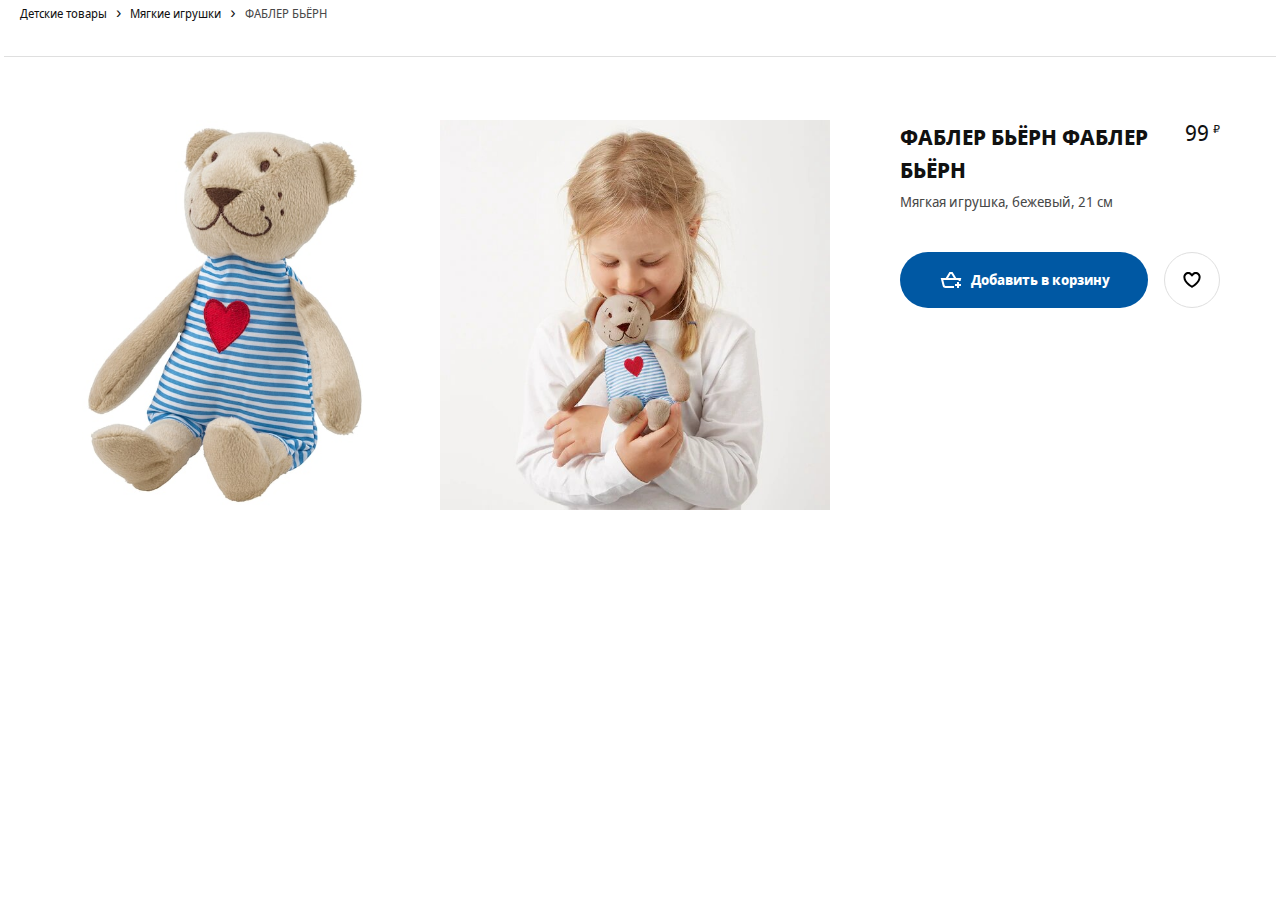
==== card.html @ c75ea736 "start project, add html markup, database, fonts, images, styles" ====
<!DOCTYPE html>
<html lang="en">
<head>
	<meta charset="UTF-8">
	<meta name="viewport" content="width=device-width, user-scalable=no, initial-scale=1.0, maximum-scale=1.0, minimum-scale=1.0">
	<meta http-equiv="X-UA-Compatible" content="ie=edge">
	<link rel="apple-touch-icon" sizes="180x180" href="favicon/apple-touch-icon.png">
	<link rel="icon" type="image/png" sizes="32x32" href="favicon/favicon-32x32.png">
	<link rel="icon" type="image/png" sizes="16x16" href="favicon/favicon-16x16.png">
	<link rel="mask-icon" href="favicon/safari-pinned-tab.svg" color="#0058ab">
	<meta name="msapplication-TileColor" content="#0058ab">
	<meta name="theme-color" content="#0058ab">
	<title>Детские игрушки - IKEA</title>
	<link rel="stylesheet" href="styles/styles.css">
</head>
<body>
<main>
	<div class="container">
		<div class="breadcrumb">
			<nav role="navigation" aria-label="Breadcrumb" class="breadcrumb__nav">
				<ul class="breadcrumb__list">

					<li class="breadcrumb__list-item">
						<a href="goods.html?cat=Детские товары" class="breadcrumb__link"><span>Детские товары</span></a>
					</li>

					<li class="breadcrumb__list-item">
						<a href="goods.html?cat=Мягкие игрушки" class="breadcrumb__link"><span>Мягкие игрушки</span></a>
					</li>

					<li class="breadcrumb__list-item">
						<a href="#" class="breadcrumb__link"><span>ФАБЛЕР БЬЁРН</span></a>
					</li>

				</ul>
			</nav>
		</div>

		<div class="good wrapper">
			<div class="good-images">
				<div class="good-image__item">
					<img src="image/fabler-byorn-myagkaya-igrushka-bezhevyy__0710165_PE727396_S5.jpg" alt="">
				</div>
				<div class="good-image__item">
					<img src="image/fabler-byorn-myagkaya-igrushka-bezhevyy__0876865_PE611124_S5.jpg" alt="">
				</div>
			</div>
			<div class="good-item"> <!-- not-in-stock - нет в наличии-->
				<p class="good-item__new">Новинка</p>

				<div class="good-item__section">
					<div>
						<h2 class="good-item__header">ФАБЛЕР БЬЁРН ФАБЛЕР БЬЁРН</h2>
						<p class="good-item__description">Мягкая игрушка, бежевый, 21 см</p>

					</div>
					<p class="good-item__price">
						<span class="good-item__empty">Нет в наличии</span>
						<span class="good-item__price-value">99</span>
						<span class="good-item__currency">₽</span>
					</p>

				</div>
				<div class="good-item__buttons">
					<button type="button" class="btn btn-good" data-idd="idd001">
						<svg focusable="false" viewBox="0 0 24 24" class="btn-good-svg" aria-hidden="true">
							<path fill-rule="evenodd" clip-rule="evenodd" d="M10.4372 4H10.9993H12.0003H12.9996H13.5616L13.8538 4.48014L17.2112 9.99713H21H22.2806L21.9702 11.2396L21.5303 13H19.4688L19.7194 11.9971H4.28079L5.59143 17.2397C5.70272 17.6848 6.1027 17.9971 6.56157 17.9971H15V19.9971H6.56157C5.18496 19.9971 3.98502 19.0602 3.65114 17.7247L2.02987 11.2397L1.71924 9.99713H3.00002H6.78793L10.145 4.48017L10.4372 4ZM12.4375 6L14.87 9.99713H9.12911L11.5614 6H12.0003H12.4375ZM17.9961 16V14H19.9961V16H21.9961V18H19.9961V20H17.9961V18H15.9961V16H17.9961Z"></path>
						</svg>

						<span class="btn-good__label">Добавить в корзину</span>
					</button>
					<button type="button" class="btn btn-add-wishlist" data-idd="idd001">
						<svg focusable="false" viewBox="0 0 24 24" class="btn-add-wishlist__svg" aria-hidden="true">
							<path fill-rule="evenodd" clip-rule="evenodd" d="M12.336 5.52055C14.2336 3.62376 17.3096 3.62401 19.2069 5.52129C20.2067 6.52115 20.6796 7.85005 20.6259 9.15761C20.6151 12.2138 18.4184 14.8654 16.4892 16.6366C15.4926 17.5517 14.5004 18.2923 13.7593 18.8036C13.3879 19.0598 13.0771 19.2601 12.8574 19.3973C12.7475 19.466 12.6601 19.519 12.5992 19.5555C12.5687 19.5737 12.5448 19.5879 12.5279 19.5978L12.5079 19.6094L12.502 19.6129L12.5001 19.614C12.5001 19.614 12.4989 19.6147 11.9999 18.748C11.501 19.6147 11.5005 19.6144 11.5005 19.6144L11.4979 19.6129L11.4919 19.6094L11.472 19.5978C11.4551 19.5879 11.4312 19.5737 11.4007 19.5555C11.3397 19.519 11.2524 19.466 11.1425 19.3973C10.9227 19.2601 10.612 19.0598 10.2405 18.8036C9.49947 18.2923 8.50726 17.5517 7.51063 16.6366C5.58146 14.8654 3.38477 12.2139 3.37399 9.15765C3.32024 7.85008 3.79314 6.52117 4.79301 5.52129C6.69054 3.62376 9.76704 3.62376 11.6646 5.52129L11.9993 5.856L12.3353 5.52129L12.336 5.52055ZM11.9999 18.748L11.5005 19.6144L11.9999 19.9019L12.4989 19.6147L11.9999 18.748ZM11.9999 17.573C12.1727 17.462 12.384 17.3226 12.6236 17.1573C13.3125 16.6821 14.2267 15.9988 15.1366 15.1634C17.0157 13.4381 18.6259 11.2919 18.6259 9.13506V9.11213L18.627 9.08922C18.6626 8.31221 18.3844 7.52727 17.7926 6.9355C16.6762 5.81903 14.866 5.81902 13.7495 6.9355L13.7481 6.93689L11.9965 8.68166L10.2504 6.9355C9.13387 5.81903 7.3237 5.81903 6.20722 6.9355C5.61546 7.52727 5.33724 8.31221 5.3729 9.08922L5.37395 9.11213V9.13507C5.37395 11.2919 6.98418 13.4381 8.86325 15.1634C9.77312 15.9988 10.6874 16.6821 11.3762 17.1573C11.6159 17.3226 11.8271 17.462 11.9999 17.573Z"></path>
						</svg>
					</button>
				</div>

			</div>
		</div>


	</div>
</main>
</body>
</html>
---- styles/styles.css ----
/*
* Prefixed by https://autoprefixer.github.io
* PostCSS: v7.0.29,
* Autoprefixer: v9.7.6
* Browsers: last 4 version
*/

@font-face {
	font-family: 'Noto Sans';
	src: local('Noto Sans Display Regular'), local('NotoSansDisplay-Regular'), url('../fonts/Notosansdisplayregular.woff2') format('woff2'), url('../fonts/Notosansdisplayregular.woff') format('woff');
	font-weight: 400;
	font-style: normal;
}

@font-face {
	font-family: 'Noto Sans';
	src: local('Noto Sans Display Italic'), local('NotoSansDisplay-Italic'), url('../fonts/Notosansdisplayitalic.woff2') format('woff2'), url('../fonts/Notosansdisplayitalic.woff') format('woff');
	font-weight: 400;
	font-style: italic;
}

@font-face {
	font-family: 'Noto Sans';
	src: local('Noto Sans Display Bold'), local('NotoSansDisplay-Bold'), url('../fonts/Notosansdisplaybold.woff2') format('woff2'), url('../fonts/Notosansdisplaybold.woff') format('woff');
	font-weight: 700;
	font-style: normal;
}

@font-face {
	font-family: 'Noto Sans';
	src: local('Noto Sans Display Bold Italic'), local('NotoSansDisplay-BoldItalic'), url('../fonts/Notosansdisplaybolditalic.woff2') format('woff2'), url('../fonts/Notosansdisplaybolditalic.woff') format('woff');
	font-weight: 700;
	font-style: italic;
}

html {
	-webkit-box-sizing: border-box;
	box-sizing: border-box;
}

*,
*::before,
*::after {
	-webkit-box-sizing: inherit;
	box-sizing: inherit;
}

body {
	min-width: 320px;
	margin: 0;

	background-color: #fff; /*под проект*/
	font-family: Noto Sans, Arial, sans-serif; /*в "" свой шрифт под проект*/

	font-size: 16px;
	color: #111;
	line-height: 1.5;
	-webkit-font-smoothing: subpixel-antialiased;
}

button, input {
	font: inherit;
}

button {
	cursor: pointer;
}

img {
	max-width: 100%;
	width: 100%;
	height: auto;
}

a {
	text-decoration: none;
	color: inherit;
}

ul {
	list-style: none;
	padding: 0;
	margin: 0;
}

h1, h2, h3, p {
	padding: 0;
	margin: 0;
}

/* container */

.container {
	max-width: 100rem;
	margin: 0 auto;
	padding: 0 1.25rem;
}

.visually-hidden {
	position: absolute !important;
	clip: rect(1px 1px 1px 1px);
	clip: rect(1px, 1px, 1px, 1px);
	padding: 0 !important;
	border: 0 !important;
	height: 1px !important;
	width: 1px !important;
	overflow: hidden;
}

/* при работе с float */

.clearfix::after {
	content: "";
	display: table;
	clear: both;
}

header {
	margin-bottom: 3.75rem;
}

.header {
	display: -ms-grid;
	display: grid;
	grid-gap: 1.25rem;
	-ms-grid-columns: 2fr 1.25rem 2fr 1.25rem 16fr 1.25rem 1fr 1.25rem 1fr;
	grid-template-columns: 2fr 2fr 16fr 1fr 1fr;
	-webkit-box-align: center;
	-ms-flex-align: center;
	align-items: center;
	padding: 1.75rem 0;
}

footer {
	background-color: #f5f5f5;
	margin-top: 3.75rem;
	padding: 3.75rem 0 0 0;
}

.footer {
	display: -ms-grid;
	display: grid;
	-ms-grid-columns: 1fr 1fr 1fr;
	grid-template-columns: 1fr 1fr 1fr;
}

.main-header {
	margin-bottom: 1.875rem
}

.btn {
	background-color: transparent;
	outline: transparent;
	border-radius: 50%;
	width: 40px;
	height: 40px;
	display: -webkit-box;
	display: -ms-flexbox;
	display: flex;
	-webkit-box-align: center;
	-ms-flex-align: center;
	align-items: center;
	-webkit-box-pack: center;
	-ms-flex-pack: center;
	justify-content: center;
	border: 1px solid transparent;
}

.btn:hover {
	background-color: #f5f5f5;
	color: #111;
}

.svg-icon {
	fill: currentColor;
}

.logo {
	text-align: center;
	width: 75px;
	height: 30px;

}

.search {
	position: relative;
	-webkit-box-flex: 1;
	-ms-flex-positive: 1;
	flex-grow: 1;
	height: 50px;
	margin: 0 40px;
}

.search-input {
	-webkit-appearance: none;
	-moz-appearance: none;
	appearance: none;
	background-color: #f5f5f5;
	display: block;
	appearance: none;
	width: 100%;
	height: 100%;
	padding: .5rem 3.5rem;
	margin: 0 auto;
	line-height: 1.5;
	border: 0;
	border-radius: 50em;
	outline: 0;
	-webkit-box-shadow: none;
	box-shadow: none;
	-webkit-transition: background .2s;
	-o-transition: background .2s;
	transition: background .2s;
}

.search-btn {
	position: absolute;
	top: 0.9rem;
	right: 0.9rem;
	background-image: url("data:image/svg+xml;charset=utf-8,%3Csvg width='16' height='17' fill='%23484848' xmlns='http://www.w3.org/2000/svg'%3E%3Cpath fill-rule='evenodd' clip-rule='evenodd' d='M6.5 11a4.5 4.5 0 110-9 4.5 4.5 0 010 9zm4.968-.307a6.5 6.5 0 10-1.514 1.315l3.996 3.996 1.414-1.414-3.896-3.897z'/%3E%3C/svg%3E");
	background-repeat: no-repeat;
	background-size: contain;
	width: 2.5rem;
	height: 1.5rem;
	background-position: center;
}

.offer {
	position: relative;
}

.offer-extra {
	position: absolute;
	padding: .9rem;
	color: #111;
	left: 1.25rem;
	bottom: 1.25rem;
	display: -webkit-box;
	display: -ms-flexbox;
	display: flex;
	background: #fff;
	-webkit-box-orient: vertical;
	-webkit-box-direction: normal;
	-ms-flex-direction: column;
	flex-direction: column;
	-webkit-box-align: start;
	-ms-flex-align: start;
	align-items: flex-start;
	max-width: 19rem;
	min-width: 13rem;
	font-size: .9rem;
	line-height: 1.5;
	font-weight: bold;
	word-break: break-word;
}

.offer-arrow {
	display: inline-block;
	height: 1.5rem;
	width: 1.5rem;
	vertical-align: middle;
	fill: currentColor;
	margin-top: 1.875rem;

}


.footer-header {
	line-height: 2rem;
	font-size: 1.25rem;
	padding: 0 0 1rem 0;

}

.footer-list {
	margin-bottom: .8rem;
}

.footer-list > a {
	color: #484848;
}

.footer-list > a:hover {
	color: #111;
	text-decoration: underline;
}

.catalog {
	position: fixed;
	z-index: 999;
	top: 0;
	left: -100%;
	bottom: 0;
	background-color: #fff;
	overflow-y: auto;
	overflow-x: hidden;
	-webkit-transition: left 0.2s 0s;
	-o-transition: left 0.2s 0s;
	transition: left 0.2s 0s;
	width: 20rem;
	padding: 6rem 4rem 3rem;

}

.catalog.open {
	left: 0;
}

.catalog-btn {
	position: absolute;
	top: 3rem;
	left: 3rem;
}

.catalog-list__item,
.subcatalog-list__item {
	cursor: pointer;
	color: #111;


}

.catalog-list__item a,
.subcatalog-list__item a {
	text-decoration: underline;
	display: block;
}

.catalog-list__item a {
	padding: .5rem 1.5rem .5rem 0;
}

.subcatalog-list__item a {
	padding: .5rem 0;
}

.catalog-list__item:hover a,
.subcatalog-list__item:hover a {
	text-decoration: underline;
}

.catalog-list__item.active {
	background-repeat: no-repeat;
	background-position: right 0 center;
	background-image: url('data:image/svg+xml;utf8,<svg width="24" height="24" viewBox="0 0 24 24" fill="none" xmlns="http://www.w3.org/2000/svg"><path fill-rule="evenodd" clip-rule="evenodd" d="M15.5996 11.9999L9.81456 17.7857L8.40026 16.3716L12.7714 11.9999L8.40026 7.62823L9.81457 6.21411L15.5996 11.9999Z" fill="%23959595"/></svg>');
}

.subcatalog {
	position: fixed;
	z-index: 998;
	top: 0;
	left: -100%;
	bottom: 0;
	background-color: #fff;
	overflow-y: auto;
	overflow-x: hidden;
	-webkit-transition: left, right 0.2s 0s;
	-o-transition: left, right 0.2s 0s;
	transition: left, right 0.2s 0s;
	width: 25rem;
	padding: 6rem 4rem 3rem;
	border-left: 2px solid #ccc;
}

.subcatalog.subopen {
	left: 20rem;
	display: block;
}

.overlay {
	display: block;
	position: fixed;
	z-index: 899;
	top: 0;
	bottom: 0;
	right: 0;
	left: 0;
	background-color: black;
	-webkit-transition: all .2s ease;
	-o-transition: all .2s ease;
	transition: all .2s ease;
	opacity: 0;
	pointer-events: none;
}

.overlay.active {
	opacity: 0.25;
	pointer-events: all;
}


.wrapper {
	position: relative;
	margin-top: 4rem;
}

.wrapper:before {
	content: '';
	width: calc(100% + 2rem);
	display: block;
	position: absolute;
	top: -2rem;
	z-index: 99;
	margin: 0 -1rem;
	border-bottom: 1px solid #dfdfdf;
}

.good {
	display: -ms-grid;
	display: grid;
	-ms-grid-columns: minmax(0, 1fr) 1.25rem minmax(0, 1fr) 1.25rem minmax(0, 1fr) 1.25rem minmax(0, 1fr) 1.25rem minmax(0, 1fr) 1.25rem minmax(0, 1fr) 1.25rem minmax(0, 1fr) 1.25rem minmax(0, 1fr) 1.25rem minmax(0, 1fr) 1.25rem minmax(0, 1fr) 1.25rem minmax(0, 1fr) 1.25rem minmax(0, 1fr);
	grid-template-columns: repeat(12, minmax(0, 1fr));
	grid-column-gap: 1.25rem;
	padding-top: 2rem;
}

.good-images {
	display: -webkit-box;
	display: -ms-flexbox;
	display: flex;
	-ms-flex-wrap: wrap;
	flex-wrap: wrap;
	-ms-grid-column: 1;
	grid-column-start: 1;
	-ms-grid-column-span: 8;
	grid-column-end: 9;
	-ms-flex-pack: distribute;
	justify-content: space-around;


}

.good-image__item {
	width: calc(50% - 1.25rem);
	margin-left: .625rem;
	margin-right: .625rem;
	min-height: 500px;
}


.good-item {
	-ms-grid-column: 9;
	grid-column-start: 9;
	-ms-grid-column-span: 4;
	grid-column-end: 13;
	padding: 0 2.5rem;
}

.good-item__section {
	margin-bottom: 2.5rem;
}

.good-item__new {
	display: none;
}


.good-item__empty {
	display: none;
}

.not-in-stock .good-item__empty {
	display: block;
}

.not-in-stock .btn-good {
	display: none;
}

.good-item__header {
	font-size: 1.375rem;
	line-height: 1.5;
	font-weight: 700;
	text-transform: uppercase;
	margin-bottom: .3rem;
}

.good-item__description {
	line-height: 1.5;
	letter-spacing: 0;
	font-weight: 400;
	color: #484848;
	font-size: .875rem;
}

.good-item__price {
	white-space: nowrap;
	text-align: right;
}

.good-item__section {
	display: -webkit-box;
	display: -ms-flexbox;
	display: flex;
	-webkit-box-pack: justify;
	-ms-flex-pack: justify;
	justify-content: space-between;
}

.good-item__price-value {
	line-height: 1.1875;
	font-size: 1.375rem;
}

.good-item__currency {
	line-height: .9;
	font-size: .6875rem;
	vertical-align: text-top;
}

.not-in-stock .good-item__price-value,
.not-in-stock .good-item__currency {
	display: none;
}

.good-item__buttons {
	display: -webkit-box;
	display: -ms-flexbox;
	display: flex;
	-webkit-box-pack: justify;
	-ms-flex-pack: justify;
	justify-content: space-between;
	-webkit-box-align: center;
	-ms-flex-align: center;
	align-items: center;
	width: 100%;
}

.btn-good {
	margin-right: 1rem;
	-webkit-box-flex: 1;
	-ms-flex-positive: 1;
	flex-grow: 1;
	-ms-flex-negative: 1;
	flex-shrink: 1;
	position: relative;
	background: #0058a3;
	color: #fff;
	border-radius: 52px;
	padding: 0 2rem;
	display: -webkit-box;
	display: -ms-flexbox;
	display: flex;
	height: 3.5rem;
	-webkit-box-align: center;
	-ms-flex-align: center;
	align-items: center;
}

.btn-good-svg {
	margin-right: .5rem;
	vertical-align: top;
	-ms-flex-negative: 0;
	flex-shrink: 0;
	display: inline-block;
	height: 1.5rem;
	width: 1.5rem;
	fill: #fff;
}

.btn-good:hover {
	color: #0058a3;
}

.btn-good:hover .btn-good-svg {
	fill: #0058a3;
}

.btn-good__label {
	text-align: center;
	border: 0;
	font-weight: 700;
	font-size: .875rem;
	line-height: 1.42857;
}

.btn-add-wishlist {
	background: rgba(0, 0, 0, 0);
	color: #111;
	border-radius: 40px;
	padding: 0 .9375rem;
	border: 1px solid #dfdfdf;
	height: 3.5rem;
	width: 3.5rem;
	margin-left: auto;
}

.btn-add-wishlist__svg {
	height: 1.5rem;
	width: 1.5rem;

}

.btn-add-wishlist:hover .btn-add-wishlist__svg {
	fill: red;
}

.btn-add-wishlist.contains-wishlist .btn-add-wishlist__svg {
	fill: red;

}

.btn-add-wishlist:hover.contains-wishlist .btn-add-wishlist__svg {
	fill: black;
}


.goods-list {
	display: -ms-grid;
	display: grid;
	grid-template-columns: repeat(4, 1fr);
}

.goods-list__item {
	margin-bottom: 2rem;
}


.goods-item {
	position: relative;
	display: -webkit-box;
	display: -ms-flexbox;
	display: flex;
	-webkit-box-orient: vertical;
	-webkit-box-direction: normal;
	-ms-flex-direction: column;
	flex-direction: column;
	-webkit-box-pack: justify;
	-ms-flex-pack: justify;
	justify-content: space-between;
	height: 100%;
}

.goods-item__img {
	height: 380px;
	display: table-cell;
	vertical-align: middle
}


.btn-add-card {
	position: absolute;
	opacity: 0;
	-webkit-transition: opacity 0.2s 0s;
	-o-transition: opacity 0.2s 0s;
	transition: opacity 0.2s 0s;
	right: 1rem;
	bottom: 0.5rem;
	background-color: rgb(0, 88, 163);
	border: 1px solid rgb(0, 88, 163);
	background-repeat: no-repeat;
	background-position: center;
	background-image: url("data:image/svg+xml;utf8,<svg width='24' height='24' xmlns='http://www.w3.org/2000/svg' viewBox='0 0 24 24'><path fill-rule='evenodd' clip-rule='evenodd' d='M10.4372 4H10.9993H12.0003H12.9996H13.5616L13.8538 4.48014L17.2112 9.99713H21H22.2806L21.9702 11.2396L21.5303 13H19.4688L19.7194 11.9971H4.28079L5.59143 17.2397C5.70272 17.6848 6.1027 17.9971 6.56157 17.9971H15V19.9971H6.56157C5.18496 19.9971 3.98502 19.0602 3.65114 17.7247L2.02987 11.2397L1.71924 9.99713H3.00002H6.78793L10.145 4.48017L10.4372 4ZM12.4375 6L14.87 9.99713H9.12911L11.5614 6H12.0003H12.4375ZM17.9961 16V14H19.9961V16H21.9961V18H19.9961V20H17.9961V18H15.9961V16H17.9961Z' fill='white' /></svg>");
}

.btn-add-card:hover {
	background-color: rgb(255, 255, 255);
	background-image: url("data:image/svg+xml;utf8,<svg width='24' height='24' xmlns='http://www.w3.org/2000/svg' viewBox='0 0 24 24'><path fill-rule='evenodd' clip-rule='evenodd' d='M10.4372 4H10.9993H12.0003H12.9996H13.5616L13.8538 4.48014L17.2112 9.99713H21H22.2806L21.9702 11.2396L21.5303 13H19.4688L19.7194 11.9971H4.28079L5.59143 17.2397C5.70272 17.6848 6.1027 17.9971 6.56157 17.9971H15V19.9971H6.56157C5.18496 19.9971 3.98502 19.0602 3.65114 17.7247L2.02987 11.2397L1.71924 9.99713H3.00002H6.78793L10.145 4.48017L10.4372 4ZM12.4375 6L14.87 9.99713H9.12911L11.5614 6H12.0003H12.4375ZM17.9961 16V14H19.9961V16H21.9961V18H19.9961V20H17.9961V18H15.9961V16H17.9961Z' fill='rgb(0, 88, 163)' /></svg>");

}

.goods-item:hover .btn-add-card {
	opacity: 1;
}

.goods-item__header {
	margin-top: auto;
	margin-bottom: 1rem;
}

.goods-item__new {
	line-height: 1.42857;
	color: #ca5008;
	font-weight: 700;
	font-size: 0.8rem;
}

.goods-item__link {
	display: block;
	height: 100%;
}

.goods-item__description {
	margin-bottom: 1rem;
	font-size: .875rem;
	line-height: 1.42857;
}

.goods-item__price {
	min-height: calc(40px + 0.5rem);
	padding-bottom: 0.5rem;
	font-weight: 700;
}

.goods-item__price-value {
	font-size: 1.375rem;
}

.goods-item__currency {
	line-height: .9;
	font-size: .6875rem;
	vertical-align: text-top;
}


.breadcrumb__list-item {
	display: inline;
}

.breadcrumb__list-item:after {
	content: "\0203A";
	display: inline;
	margin: 0 .3125rem;
	font-size: 1rem;
	line-height: 1.125;
}

.breadcrumb__list-item:last-child:after {
	content: "";
}

.breadcrumb__link {
	font-size: .75rem;
	line-height: 1.5;
	font-weight: 400;
	vertical-align: middle;
}

.breadcrumb__list-item:last-child .breadcrumb__link {
	color: #484848;
	pointer-events: none;
	cursor: auto;
}

.cart-wrapper {
	max-width: 768px;
}

.cart-header {
	text-align: center;
}

.product {
	display: -ms-grid;
	display: grid;
	-ms-grid-columns: 152px 4fr 6fr;
	grid-template-columns: 152px 4fr 6fr;
	-ms-grid-rows: auto;
	grid-template-rows: auto;
	font-size: .81rem;
	line-height: 1.385;
}

.product > *:nth-child(1) {
	-ms-grid-row: 1;
	-ms-grid-column: 1;
}

.product > *:nth-child(2) {
	-ms-grid-row: 1;
	-ms-grid-column: 2;
}

.product > *:nth-child(3) {
	-ms-grid-row: 1;
	-ms-grid-column: 3;
}

.product__image-container {
	-ms-grid-column: 1;
	grid-column: 1;
	-ms-grid-row: 1;
	-ms-grid-row-span: 2;
	grid-row: 1/3;
	padding-right: 1rem;
}

.product__description {
	-ms-grid-column: 2;
	grid-column: 2;
	-ms-grid-row: 1;
	grid-row: 1;
}

.product__name {
	font-size: 1.2rem;
	margin-bottom: .5rem;
	font-weight: 700;
	text-transform: uppercase;
	word-break: break-word;
}

.product__prices {
	-ms-grid-column: 3;
	grid-column: 3;
	-ms-grid-row: 1;
	grid-row: 1;
	text-align: right;
	padding-top: 0;
}

.product__controls {
	-ms-grid-column: 3;
	grid-column: 3;
	-ms-grid-row: 2;
	grid-row: 2;
	margin-top: .5rem;
	display: -webkit-box;
	display: -ms-flexbox;
	display: flex;
	-webkit-box-pack: end;
	-ms-flex-pack: end;
	justify-content: flex-end;
}

.btn-remove {
	color: #444;
	border-color: #666;
	border-radius: unset;
}

.product__total {
	font-weight: 700;
	font-size: 1.06rem;
	line-height: 1.2;
}

.product-controls__remove {
	width: 12.5%;
}

.product-controls__quantity {
	width: 25%;
	margin-left: .5rem;
}

.cart-header {
	margin-bottom: 3rem;
}

.cart-item {
	margin-bottom: 2rem;
}

.cart-total {
	display: -webkit-box;
	display: -ms-flexbox;
	display: flex;
	-webkit-box-pack: justify;
	-ms-flex-pack: justify;
	justify-content: space-between;
	padding: .35rem 0;
	font-weight: 700;
	font-size: 14px;
	text-align: initial;
	border: dashed #cacaca;
	border-width: 1px 0;
}

.cart-checkout {
	color: #ffffff;
	padding: 12px 62px;
	background-color: #3a6e9f;
	border: none;
	display: block;
	margin: 1rem auto;
}

.cart-form {
	margin: 1rem 0;
	text-align: center;
}

.cart-form label {
	display: block;
	margin: 1rem;
}

select {
	width: 100%;
	max-width: 352px;
	height: 40px;
	margin: 0;
	padding: 0 10px;
	border: 1px solid #666;
	border-radius: 2px;
	background: #fff url(../image/chevron-down-thin-24.1667eab2.svg) no-repeat right 8px center/1.5rem;
	-webkit-appearance: none;
	-moz-appearance: none;
	appearance: none;
	font-size: 1rem;
	line-height: 1.15;
	font-family: inherit;
	text-transform: none;
}

@media (max-width: 1200px) {
	.goods-list {
		grid-template-columns: repeat(3, 1fr);
	}
}

@media (max-width: 768px) {
	.goods-list {
		grid-template-columns: repeat(2, 1fr);
	}

	.header {
		-ms-grid-columns: 1fr 1.25rem 2fr 1.25rem 1fr 1.25rem 1fr;
		grid-template-columns: 1fr 2fr 1fr 1fr;
		-ms-grid-rows: auto 1.25rem auto 1.25rem auto;
		grid-template-areas: "burger logo wishlist cart" "main main . sidebar" "footer footer footer footer";
	}

	.btn-burger {
		grid-area: burger;
	}

	.logo {
		grid-area: logo;
	}

	.btn-wishlist {
		grid-area: wishlist;
	}

	.btn-cart {
		grid-area: cart;
	}

	.search {
		grid-area: search;
		-ms-grid-row: 2;
		grid-row: 2;
		-ms-grid-column-span: 5;
		grid-column-end: 6;
		-ms-grid-column: 1;
		grid-column-start: 1;
		margin: 0;
	}

	.footer {
		-ms-grid-rows: auto;
		grid-template-rows: auto;
		-webkit-box-pack: center;
		-ms-flex-pack: center;
		justify-content: center;
		grid-template-areas: "catalog" "about" "connection";
		-ms-grid-columns: 300px;
		grid-template-columns: 300px

	}

	.footer-catalog {
		grid-area: catalog;
		margin-bottom: 50px;
	}

	.footer-about {
		grid-area: about;
		margin-bottom: 50px;
	}

	.footer-connection {
		grid-area: connection;
		margin-bottom: 50px;
	}

	.catalog {
		width: 50%;
	}

	.subcatalog {
		width: 50%;
		left: auto;
		right: -100%;
	}

	.subcatalog.subopen {
		right: 0;
		left: auto;
	}
}

@media (max-width: 768px) {

	.footer-catalog {
		-ms-grid-row: 1;
		-ms-grid-column: 1

	}

	.footer-about {
		-ms-grid-row: 2;
		-ms-grid-column: 1

	}

	.footer-connection {
		-ms-grid-row: 3;
		-ms-grid-column: 1

	}
}

@media (max-width: 768px) {

	.btn-burger {
		-ms-grid-row: 1;
		-ms-grid-column: 1;
	}

	.logo {
		-ms-grid-row: 1;
		-ms-grid-column: 3;
	}

	.btn-wishlist {
		-ms-grid-row: 1;
		-ms-grid-column: 5;
	}

	.btn-cart {
		-ms-grid-row: 1;
		-ms-grid-column: 7;
	}
}

@media (max-width: 576px) {
	.goods-list {
		-ms-grid-columns: 1fr;
		grid-template-columns: 1fr;
	}

	.catalog {
		width: 100%;
	}

	.subcatalog {
		z-index: 999;
		width: 100%;
	}

	.subcatalog.subopen {
		right: 0;
	}
}
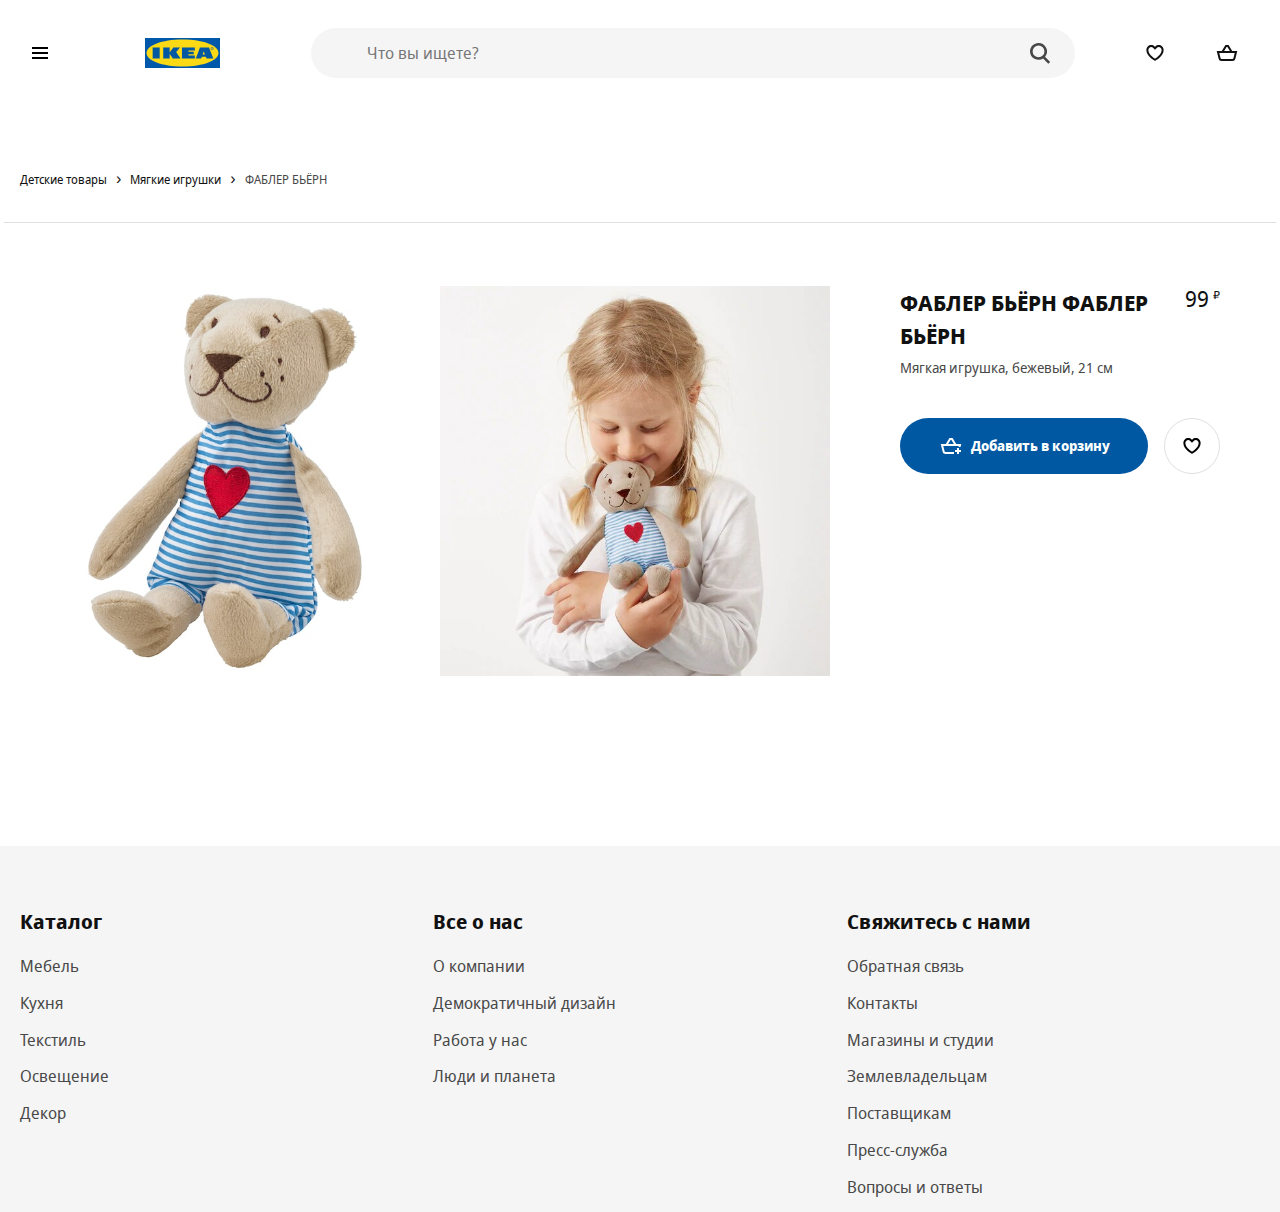
==== commit 564affbc: "add generateHeader.js and generateHeader function, add generateFooter.js and generateFooter function" ====
--- a/card.html
+++ b/card.html
@@ -1,8 +1,10 @@
 <!DOCTYPE html>
 <html lang="en">
+
 <head>
 	<meta charset="UTF-8">
-	<meta name="viewport" content="width=device-width, user-scalable=no, initial-scale=1.0, maximum-scale=1.0, minimum-scale=1.0">
+	<meta name="viewport"
+		content="width=device-width, user-scalable=no, initial-scale=1.0, maximum-scale=1.0, minimum-scale=1.0">
 	<meta http-equiv="X-UA-Compatible" content="ie=edge">
 	<link rel="apple-touch-icon" sizes="180x180" href="favicon/apple-touch-icon.png">
 	<link rel="icon" type="image/png" sizes="32x32" href="favicon/favicon-32x32.png">
@@ -12,75 +14,87 @@
 	<meta name="theme-color" content="#0058ab">
 	<title>Детские игрушки - IKEA</title>
 	<link rel="stylesheet" href="styles/styles.css">
+	<script src="script/generateHeader.js" defer></script>
+	<script src="script/generateFooter.js" defer></script>
+	<script src="script/generateCatalog.js" defer></script>
+	<script src="script/generateSubCatalog.js" defer></script>
+	<script src="script/main.js" defer></script>
 </head>
+
 <body>
-<main>
-	<div class="container">
-		<div class="breadcrumb">
-			<nav role="navigation" aria-label="Breadcrumb" class="breadcrumb__nav">
-				<ul class="breadcrumb__list">
+	<main>
+		<div class="container">
+			<div class="breadcrumb">
+				<nav role="navigation" aria-label="Breadcrumb" class="breadcrumb__nav">
+					<ul class="breadcrumb__list">
 
-					<li class="breadcrumb__list-item">
-						<a href="goods.html?cat=Детские товары" class="breadcrumb__link"><span>Детские товары</span></a>
-					</li>
+						<li class="breadcrumb__list-item">
+							<a href="goods.html?cat=Детские товары" class="breadcrumb__link"><span>Детские товары</span></a>
+						</li>
 
-					<li class="breadcrumb__list-item">
-						<a href="goods.html?cat=Мягкие игрушки" class="breadcrumb__link"><span>Мягкие игрушки</span></a>
-					</li>
+						<li class="breadcrumb__list-item">
+							<a href="goods.html?cat=Мягкие игрушки" class="breadcrumb__link"><span>Мягкие игрушки</span></a>
+						</li>
 
-					<li class="breadcrumb__list-item">
-						<a href="#" class="breadcrumb__link"><span>ФАБЛЕР БЬЁРН</span></a>
-					</li>
+						<li class="breadcrumb__list-item">
+							<a href="#" class="breadcrumb__link"><span>ФАБЛЕР БЬЁРН</span></a>
+						</li>
 
-				</ul>
-			</nav>
-		</div>
+					</ul>
+				</nav>
+			</div>
 
-		<div class="good wrapper">
-			<div class="good-images">
-				<div class="good-image__item">
-					<img src="image/fabler-byorn-myagkaya-igrushka-bezhevyy__0710165_PE727396_S5.jpg" alt="">
+			<div class="good wrapper">
+				<div class="good-images">
+					<div class="good-image__item">
+						<img src="image/fabler-byorn-myagkaya-igrushka-bezhevyy__0710165_PE727396_S5.jpg" alt="">
+					</div>
+					<div class="good-image__item">
+						<img src="image/fabler-byorn-myagkaya-igrushka-bezhevyy__0876865_PE611124_S5.jpg" alt="">
+					</div>
 				</div>
-				<div class="good-image__item">
-					<img src="image/fabler-byorn-myagkaya-igrushka-bezhevyy__0876865_PE611124_S5.jpg" alt="">
+				<div class="good-item">
+					<!-- not-in-stock - нет в наличии-->
+					<p class="good-item__new">Новинка</p>
+
+					<div class="good-item__section">
+						<div>
+							<h2 class="good-item__header">ФАБЛЕР БЬЁРН ФАБЛЕР БЬЁРН</h2>
+							<p class="good-item__description">Мягкая игрушка, бежевый, 21 см</p>
+
+						</div>
+						<p class="good-item__price">
+							<span class="good-item__empty">Нет в наличии</span>
+							<span class="good-item__price-value">99</span>
+							<span class="good-item__currency">₽</span>
+						</p>
+
+					</div>
+					<div class="good-item__buttons">
+						<button type="button" class="btn btn-good" data-idd="idd001">
+							<svg focusable="false" viewBox="0 0 24 24" class="btn-good-svg" aria-hidden="true">
+								<path fill-rule="evenodd" clip-rule="evenodd"
+									d="M10.4372 4H10.9993H12.0003H12.9996H13.5616L13.8538 4.48014L17.2112 9.99713H21H22.2806L21.9702 11.2396L21.5303 13H19.4688L19.7194 11.9971H4.28079L5.59143 17.2397C5.70272 17.6848 6.1027 17.9971 6.56157 17.9971H15V19.9971H6.56157C5.18496 19.9971 3.98502 19.0602 3.65114 17.7247L2.02987 11.2397L1.71924 9.99713H3.00002H6.78793L10.145 4.48017L10.4372 4ZM12.4375 6L14.87 9.99713H9.12911L11.5614 6H12.0003H12.4375ZM17.9961 16V14H19.9961V16H21.9961V18H19.9961V20H17.9961V18H15.9961V16H17.9961Z">
+								</path>
+							</svg>
+
+							<span class="btn-good__label">Добавить в корзину</span>
+						</button>
+						<button type="button" class="btn btn-add-wishlist" data-idd="idd001">
+							<svg focusable="false" viewBox="0 0 24 24" class="btn-add-wishlist__svg" aria-hidden="true">
+								<path fill-rule="evenodd" clip-rule="evenodd"
+									d="M12.336 5.52055C14.2336 3.62376 17.3096 3.62401 19.2069 5.52129C20.2067 6.52115 20.6796 7.85005 20.6259 9.15761C20.6151 12.2138 18.4184 14.8654 16.4892 16.6366C15.4926 17.5517 14.5004 18.2923 13.7593 18.8036C13.3879 19.0598 13.0771 19.2601 12.8574 19.3973C12.7475 19.466 12.6601 19.519 12.5992 19.5555C12.5687 19.5737 12.5448 19.5879 12.5279 19.5978L12.5079 19.6094L12.502 19.6129L12.5001 19.614C12.5001 19.614 12.4989 19.6147 11.9999 18.748C11.501 19.6147 11.5005 19.6144 11.5005 19.6144L11.4979 19.6129L11.4919 19.6094L11.472 19.5978C11.4551 19.5879 11.4312 19.5737 11.4007 19.5555C11.3397 19.519 11.2524 19.466 11.1425 19.3973C10.9227 19.2601 10.612 19.0598 10.2405 18.8036C9.49947 18.2923 8.50726 17.5517 7.51063 16.6366C5.58146 14.8654 3.38477 12.2139 3.37399 9.15765C3.32024 7.85008 3.79314 6.52117 4.79301 5.52129C6.69054 3.62376 9.76704 3.62376 11.6646 5.52129L11.9993 5.856L12.3353 5.52129L12.336 5.52055ZM11.9999 18.748L11.5005 19.6144L11.9999 19.9019L12.4989 19.6147L11.9999 18.748ZM11.9999 17.573C12.1727 17.462 12.384 17.3226 12.6236 17.1573C13.3125 16.6821 14.2267 15.9988 15.1366 15.1634C17.0157 13.4381 18.6259 11.2919 18.6259 9.13506V9.11213L18.627 9.08922C18.6626 8.31221 18.3844 7.52727 17.7926 6.9355C16.6762 5.81903 14.866 5.81902 13.7495 6.9355L13.7481 6.93689L11.9965 8.68166L10.2504 6.9355C9.13387 5.81903 7.3237 5.81903 6.20722 6.9355C5.61546 7.52727 5.33724 8.31221 5.3729 9.08922L5.37395 9.11213V9.13507C5.37395 11.2919 6.98418 13.4381 8.86325 15.1634C9.77312 15.9988 10.6874 16.6821 11.3762 17.1573C11.6159 17.3226 11.8271 17.462 11.9999 17.573Z">
+								</path>
+							</svg>
+						</button>
+					</div>
+
 				</div>
 			</div>
-			<div class="good-item"> <!-- not-in-stock - нет в наличии-->
-				<p class="good-item__new">Новинка</p>
-
-				<div class="good-item__section">
-					<div>
-						<h2 class="good-item__header">ФАБЛЕР БЬЁРН ФАБЛЕР БЬЁРН</h2>
-						<p class="good-item__description">Мягкая игрушка, бежевый, 21 см</p>
-
-					</div>
-					<p class="good-item__price">
-						<span class="good-item__empty">Нет в наличии</span>
-						<span class="good-item__price-value">99</span>
-						<span class="good-item__currency">₽</span>
-					</p>
-
-				</div>
-				<div class="good-item__buttons">
-					<button type="button" class="btn btn-good" data-idd="idd001">
-						<svg focusable="false" viewBox="0 0 24 24" class="btn-good-svg" aria-hidden="true">
-							<path fill-rule="evenodd" clip-rule="evenodd" d="M10.4372 4H10.9993H12.0003H12.9996H13.5616L13.8538 4.48014L17.2112 9.99713H21H22.2806L21.9702 11.2396L21.5303 13H19.4688L19.7194 11.9971H4.28079L5.59143 17.2397C5.70272 17.6848 6.1027 17.9971 6.56157 17.9971H15V19.9971H6.56157C5.18496 19.9971 3.98502 19.0602 3.65114 17.7247L2.02987 11.2397L1.71924 9.99713H3.00002H6.78793L10.145 4.48017L10.4372 4ZM12.4375 6L14.87 9.99713H9.12911L11.5614 6H12.0003H12.4375ZM17.9961 16V14H19.9961V16H21.9961V18H19.9961V20H17.9961V18H15.9961V16H17.9961Z"></path>
-						</svg>
-
-						<span class="btn-good__label">Добавить в корзину</span>
-					</button>
-					<button type="button" class="btn btn-add-wishlist" data-idd="idd001">
-						<svg focusable="false" viewBox="0 0 24 24" class="btn-add-wishlist__svg" aria-hidden="true">
-							<path fill-rule="evenodd" clip-rule="evenodd" d="M12.336 5.52055C14.2336 3.62376 17.3096 3.62401 19.2069 5.52129C20.2067 6.52115 20.6796 7.85005 20.6259 9.15761C20.6151 12.2138 18.4184 14.8654 16.4892 16.6366C15.4926 17.5517 14.5004 18.2923 13.7593 18.8036C13.3879 19.0598 13.0771 19.2601 12.8574 19.3973C12.7475 19.466 12.6601 19.519 12.5992 19.5555C12.5687 19.5737 12.5448 19.5879 12.5279 19.5978L12.5079 19.6094L12.502 19.6129L12.5001 19.614C12.5001 19.614 12.4989 19.6147 11.9999 18.748C11.501 19.6147 11.5005 19.6144 11.5005 19.6144L11.4979 19.6129L11.4919 19.6094L11.472 19.5978C11.4551 19.5879 11.4312 19.5737 11.4007 19.5555C11.3397 19.519 11.2524 19.466 11.1425 19.3973C10.9227 19.2601 10.612 19.0598 10.2405 18.8036C9.49947 18.2923 8.50726 17.5517 7.51063 16.6366C5.58146 14.8654 3.38477 12.2139 3.37399 9.15765C3.32024 7.85008 3.79314 6.52117 4.79301 5.52129C6.69054 3.62376 9.76704 3.62376 11.6646 5.52129L11.9993 5.856L12.3353 5.52129L12.336 5.52055ZM11.9999 18.748L11.5005 19.6144L11.9999 19.9019L12.4989 19.6147L11.9999 18.748ZM11.9999 17.573C12.1727 17.462 12.384 17.3226 12.6236 17.1573C13.3125 16.6821 14.2267 15.9988 15.1366 15.1634C17.0157 13.4381 18.6259 11.2919 18.6259 9.13506V9.11213L18.627 9.08922C18.6626 8.31221 18.3844 7.52727 17.7926 6.9355C16.6762 5.81903 14.866 5.81902 13.7495 6.9355L13.7481 6.93689L11.9965 8.68166L10.2504 6.9355C9.13387 5.81903 7.3237 5.81903 6.20722 6.9355C5.61546 7.52727 5.33724 8.31221 5.3729 9.08922L5.37395 9.11213V9.13507C5.37395 11.2919 6.98418 13.4381 8.86325 15.1634C9.77312 15.9988 10.6874 16.6821 11.3762 17.1573C11.6159 17.3226 11.8271 17.462 11.9999 17.573Z"></path>
-						</svg>
-					</button>
-				</div>
-
-			</div>
-		</div>
 
 
-	</div>
-</main>
+		</div>
+	</main>
 </body>
+
 </html>--- a/styles/styles.css
+++ b/styles/styles.css
@@ -34,14 +34,12 @@
 }
 
 html {
-	-webkit-box-sizing: border-box;
 	box-sizing: border-box;
 }
 
 *,
 *::before,
 *::after {
-	-webkit-box-sizing: inherit;
 	box-sizing: inherit;
 }
 
@@ -49,8 +47,10 @@
 	min-width: 320px;
 	margin: 0;
 
-	background-color: #fff; /*под проект*/
-	font-family: Noto Sans, Arial, sans-serif; /*в "" свой шрифт под проект*/
+	background-color: #fff;
+	/*под проект*/
+	font-family: Noto Sans, Arial, sans-serif;
+	/*в "" свой шрифт под проект*/
 
 	font-size: 16px;
 	color: #111;
@@ -58,7 +58,8 @@
 	-webkit-font-smoothing: subpixel-antialiased;
 }
 
-button, input {
+button,
+input {
 	font: inherit;
 }
 
@@ -83,7 +84,10 @@
 	margin: 0;
 }
 
-h1, h2, h3, p {
+h1,
+h2,
+h3,
+p {
 	padding: 0;
 	margin: 0;
 }
@@ -125,8 +129,6 @@
 	grid-gap: 1.25rem;
 	-ms-grid-columns: 2fr 1.25rem 2fr 1.25rem 16fr 1.25rem 1fr 1.25rem 1fr;
 	grid-template-columns: 2fr 2fr 16fr 1fr 1fr;
-	-webkit-box-align: center;
-	-ms-flex-align: center;
 	align-items: center;
 	padding: 1.75rem 0;
 }
@@ -154,14 +156,8 @@
 	border-radius: 50%;
 	width: 40px;
 	height: 40px;
-	display: -webkit-box;
-	display: -ms-flexbox;
 	display: flex;
-	-webkit-box-align: center;
-	-ms-flex-align: center;
 	align-items: center;
-	-webkit-box-pack: center;
-	-ms-flex-pack: center;
 	justify-content: center;
 	border: 1px solid transparent;
 }
@@ -184,8 +180,6 @@
 
 .search {
 	position: relative;
-	-webkit-box-flex: 1;
-	-ms-flex-positive: 1;
 	flex-grow: 1;
 	height: 50px;
 	margin: 0 40px;
@@ -206,10 +200,7 @@
 	border: 0;
 	border-radius: 50em;
 	outline: 0;
-	-webkit-box-shadow: none;
 	box-shadow: none;
-	-webkit-transition: background .2s;
-	-o-transition: background .2s;
 	transition: background .2s;
 }
 
@@ -235,16 +226,9 @@
 	color: #111;
 	left: 1.25rem;
 	bottom: 1.25rem;
-	display: -webkit-box;
-	display: -ms-flexbox;
 	display: flex;
 	background: #fff;
-	-webkit-box-orient: vertical;
-	-webkit-box-direction: normal;
-	-ms-flex-direction: column;
 	flex-direction: column;
-	-webkit-box-align: start;
-	-ms-flex-align: start;
 	align-items: flex-start;
 	max-width: 19rem;
 	min-width: 13rem;
@@ -276,11 +260,11 @@
 	margin-bottom: .8rem;
 }
 
-.footer-list > a {
+.footer-list>a {
 	color: #484848;
 }
 
-.footer-list > a:hover {
+.footer-list>a:hover {
 	color: #111;
 	text-decoration: underline;
 }
@@ -294,8 +278,6 @@
 	background-color: #fff;
 	overflow-y: auto;
 	overflow-x: hidden;
-	-webkit-transition: left 0.2s 0s;
-	-o-transition: left 0.2s 0s;
 	transition: left 0.2s 0s;
 	width: 20rem;
 	padding: 6rem 4rem 3rem;
@@ -354,8 +336,6 @@
 	background-color: #fff;
 	overflow-y: auto;
 	overflow-x: hidden;
-	-webkit-transition: left, right 0.2s 0s;
-	-o-transition: left, right 0.2s 0s;
 	transition: left, right 0.2s 0s;
 	width: 25rem;
 	padding: 6rem 4rem 3rem;
@@ -376,8 +356,6 @@
 	right: 0;
 	left: 0;
 	background-color: black;
-	-webkit-transition: all .2s ease;
-	-o-transition: all .2s ease;
 	transition: all .2s ease;
 	opacity: 0;
 	pointer-events: none;
@@ -415,16 +393,12 @@
 }
 
 .good-images {
-	display: -webkit-box;
-	display: -ms-flexbox;
 	display: flex;
-	-ms-flex-wrap: wrap;
 	flex-wrap: wrap;
 	-ms-grid-column: 1;
 	grid-column-start: 1;
 	-ms-grid-column-span: 8;
 	grid-column-end: 9;
-	-ms-flex-pack: distribute;
 	justify-content: space-around;
 
 
@@ -489,11 +463,7 @@
 }
 
 .good-item__section {
-	display: -webkit-box;
-	display: -ms-flexbox;
 	display: flex;
-	-webkit-box-pack: justify;
-	-ms-flex-pack: justify;
 	justify-content: space-between;
 }
 
@@ -514,43 +484,29 @@
 }
 
 .good-item__buttons {
-	display: -webkit-box;
-	display: -ms-flexbox;
 	display: flex;
-	-webkit-box-pack: justify;
-	-ms-flex-pack: justify;
 	justify-content: space-between;
-	-webkit-box-align: center;
-	-ms-flex-align: center;
 	align-items: center;
 	width: 100%;
 }
 
 .btn-good {
 	margin-right: 1rem;
-	-webkit-box-flex: 1;
-	-ms-flex-positive: 1;
 	flex-grow: 1;
-	-ms-flex-negative: 1;
 	flex-shrink: 1;
 	position: relative;
 	background: #0058a3;
 	color: #fff;
 	border-radius: 52px;
 	padding: 0 2rem;
-	display: -webkit-box;
-	display: -ms-flexbox;
 	display: flex;
 	height: 3.5rem;
-	-webkit-box-align: center;
-	-ms-flex-align: center;
 	align-items: center;
 }
 
 .btn-good-svg {
 	margin-right: .5rem;
 	vertical-align: top;
-	-ms-flex-negative: 0;
 	flex-shrink: 0;
 	display: inline-block;
 	height: 1.5rem;
@@ -618,15 +574,8 @@
 
 .goods-item {
 	position: relative;
-	display: -webkit-box;
-	display: -ms-flexbox;
 	display: flex;
-	-webkit-box-orient: vertical;
-	-webkit-box-direction: normal;
-	-ms-flex-direction: column;
 	flex-direction: column;
-	-webkit-box-pack: justify;
-	-ms-flex-pack: justify;
 	justify-content: space-between;
 	height: 100%;
 }
@@ -641,8 +590,6 @@
 .btn-add-card {
 	position: absolute;
 	opacity: 0;
-	-webkit-transition: opacity 0.2s 0s;
-	-o-transition: opacity 0.2s 0s;
 	transition: opacity 0.2s 0s;
 	right: 1rem;
 	bottom: 0.5rem;
@@ -751,17 +698,17 @@
 	line-height: 1.385;
 }
 
-.product > *:nth-child(1) {
+.product>*:nth-child(1) {
 	-ms-grid-row: 1;
 	-ms-grid-column: 1;
 }
 
-.product > *:nth-child(2) {
+.product>*:nth-child(2) {
 	-ms-grid-row: 1;
 	-ms-grid-column: 2;
 }
 
-.product > *:nth-child(3) {
+.product>*:nth-child(3) {
 	-ms-grid-row: 1;
 	-ms-grid-column: 3;
 }
@@ -805,11 +752,7 @@
 	-ms-grid-row: 2;
 	grid-row: 2;
 	margin-top: .5rem;
-	display: -webkit-box;
-	display: -ms-flexbox;
 	display: flex;
-	-webkit-box-pack: end;
-	-ms-flex-pack: end;
 	justify-content: flex-end;
 }
 
@@ -843,11 +786,7 @@
 }
 
 .cart-total {
-	display: -webkit-box;
-	display: -ms-flexbox;
 	display: flex;
-	-webkit-box-pack: justify;
-	-ms-flex-pack: justify;
 	justify-content: space-between;
 	padding: .35rem 0;
 	font-weight: 700;
@@ -906,10 +845,10 @@
 	}
 
 	.header {
-		-ms-grid-columns: 1fr 1.25rem 2fr 1.25rem 1fr 1.25rem 1fr;
+		-ms-grid-columns: 1fr 1.25rem 4fr 1.25rem 1fr 1.25rem 1fr;
 		grid-template-columns: 1fr 2fr 1fr 1fr;
 		-ms-grid-rows: auto 1.25rem auto 1.25rem auto;
-		grid-template-areas: "burger logo wishlist cart" "main main . sidebar" "footer footer footer footer";
+		grid-template-areas: "burger logo wishlist cart""main main . sidebar""footer footer footer footer";
 	}
 
 	.btn-burger {
@@ -942,13 +881,10 @@
 	.footer {
 		-ms-grid-rows: auto;
 		grid-template-rows: auto;
-		-webkit-box-pack: center;
-		-ms-flex-pack: center;
 		justify-content: center;
-		grid-template-areas: "catalog" "about" "connection";
+		grid-template-areas: "catalog""about""connection";
 		-ms-grid-columns: 300px;
 		grid-template-columns: 300px
-
 	}
 
 	.footer-catalog {
@@ -987,19 +923,16 @@
 	.footer-catalog {
 		-ms-grid-row: 1;
 		-ms-grid-column: 1
-
 	}
 
 	.footer-about {
 		-ms-grid-row: 2;
 		-ms-grid-column: 1
-
 	}
 
 	.footer-connection {
 		-ms-grid-row: 3;
 		-ms-grid-column: 1
-
 	}
 }
 
@@ -1044,4 +977,4 @@
 	.subcatalog.subopen {
 		right: 0;
 	}
-}
+}